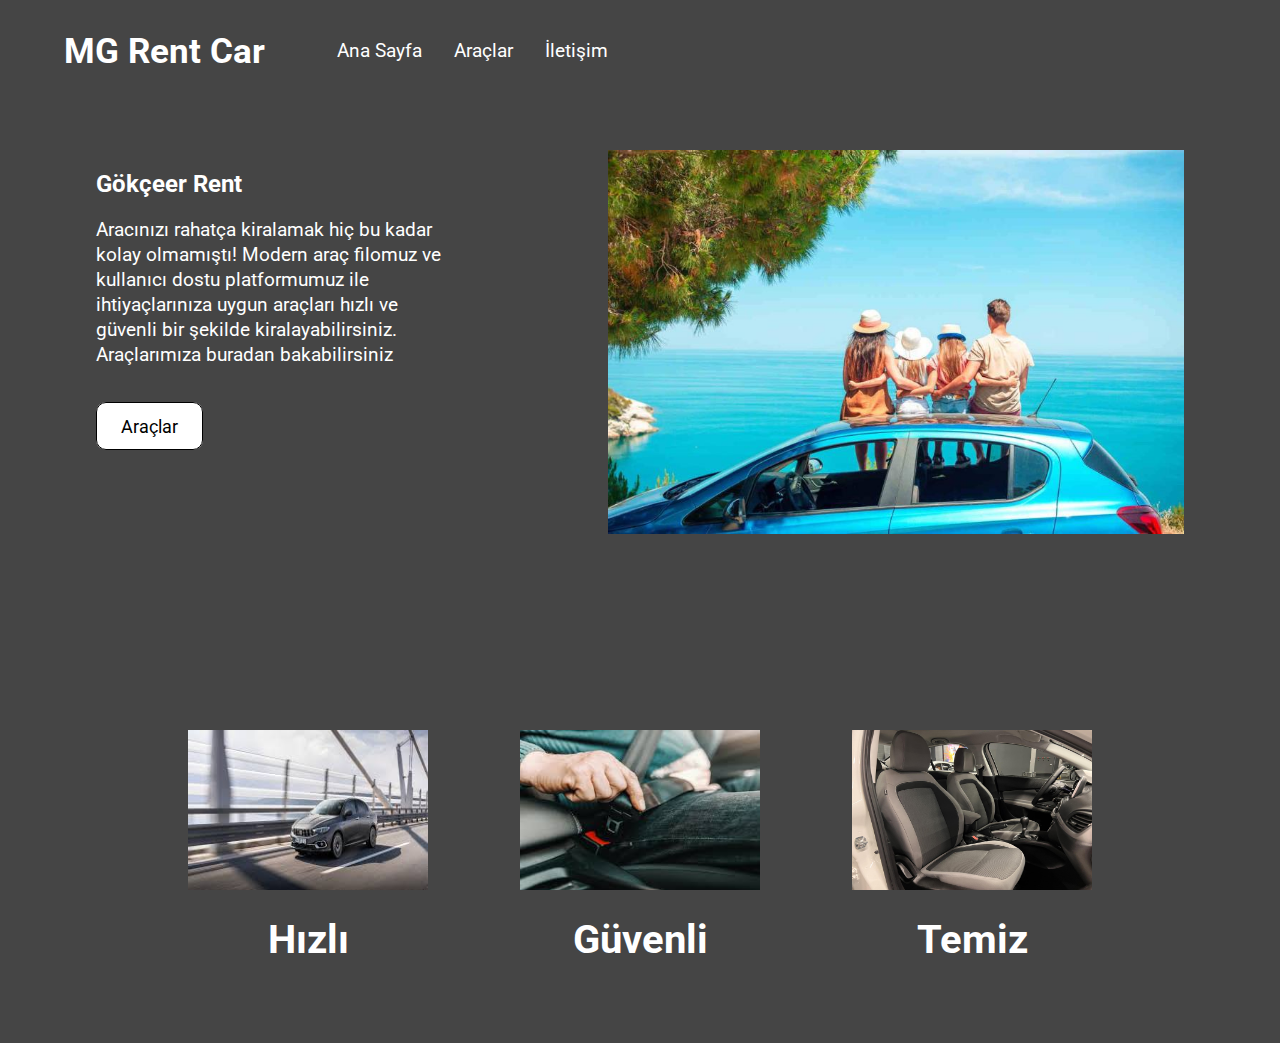
==== index.html @ ffb9265e "firsttt" ====
<!DOCTYPE html>
<html lang="en">
<head>
    <meta charset="UTF-8">
    <meta http-equiv="X-UA-Compatible" content="IE=edge">
    <meta name="viewport" content="width=device-width, initial-scale=1.0">
    <link rel="stylesheet" href="style.css">
    <title>Gökçeer Rent Car</title>
</head>
<body>
    <header>
        <div class="navbar">
            <div class="nav-container">
                <h1 class="nav-title"><a href="/index.html">MG Rent Car</a></h1>
                <ul>
                    <li><a href="/index.html">Ana Sayfa</a></li>
                    <li><a href="/vehicles.html">Araçlar</a></li>
                    <li><a href="/contact.html">İletişim</a></li>
                </ul>
            </div>            
        </div>
    </header>

    <section>
        <div class="container">
            <div class="text">
                <h2>Gökçeer Rent</h2>
                <p>Aracınızı rahatça kiralamak hiç bu kadar kolay olmamıştı! Modern araç filomuz ve kullanıcı dostu platformumuz ile ihtiyaçlarınıza uygun araçları hızlı ve güvenli bir şekilde kiralayabilirsiniz. Araçlarımıza buradan bakabilirsiniz</p>
                <a href="/vehicles.html" class="btn">Araçlar</a>
            </div>
            <div class="img">
                <img src="img/deniz.jpg" alt="">
            </div>
        </div>
    </section>

    <section class="cards">
        <div class="card">
            <img src="img/hızlı.jpeg" alt="">
            <h4>Hızlı</h4>
        </div>
        <div class="card">
            <img src="img/güvenli.jpeg" alt="">
            <h4>Güvenli</h4>
        </div>
        <div class="card">
            <img src="img/temiz.jpg" alt="">
            <h4>Temiz</h4>
        </div>
    </section>    
</body>
</html>
---- style.css ----
@import url("https://fonts.googleapis.com/css2?family=Roboto:wght@300;400;500;700;900&display=swap");

* {
    box-sizing: border-box;
}

body {
    font-family: "Roboto", sans-serif;
    margin: 0;
    background-color: #454545;
}

.navbar{
    background-color: #454545;
    padding: 0.4rem 0;
}

.nav-container{
    display: flex;
    align-items: center;
    width: 90%;
    margin: 0 auto;
}

.nav-title{
    font-size: 2.2rem;
}

ul{
    display: flex;
    list-style-type: none;
}

ul li{
    margin-left: 2rem;
    font-size: 1.2rem;
}

a{
    text-decoration: none;
    color: #fff;
}

.container{
    display: flex;
    justify-content: space-between;
    width: 85%;
    margin: 3rem auto;
}

.container .text{
    padding-right: 10rem;
}

.container .text, .img{
    flex: 1;
}

.container h2{
    color: #fff;
}

.container p{
    color: #fff;
    font-size: 1.2rem;
    line-height: 1.3;
    margin-bottom: 3rem;
}

.container img{
    width: 36rem;
    height: 24rem;
}

.container .btn{
    font-size: 1.15rem;
    background-color: white;
    color: black;
    padding: 0.8rem 1.5rem;
    border: 1px solid #000;
    border-radius: 10px;
    transition: all 0.5s;
}

.container .btn:hover{
    background-color: #ccc;
}

.cards{
    display: flex;
    align-items: center;
    justify-content: space-evenly;
    width: 85%;
    margin: 12rem auto 5rem;
}

.card{    
    text-align: center;
    color: white;
    font-size: 2.5rem;
}

.card h4{
    margin: 1rem 0 0 0;
}

.card img{
    width: 15rem;
    height: 10rem;
}

/* Contact Page */
.contact-container{
    width: 80%;
    margin: 0 auto;
    color: #fff;
}

.contact-container h1{
    text-align: center;
    font-size: 3rem;
    margin: 1rem 0 4rem 0;
}

.section{
    display: flex;
    justify-content: space-between;
}

.contact-container h2{
    font-size: 1.5rem;
}

.contact-container p{
    margin: 2rem 0;
    font-size: 1.1rem;
}

/* Vehicles */
.cars{
    display: grid;
    grid-template-columns: repeat(3, 1fr);
    width: 85%;
    margin: 7rem auto;
}

.car{
    margin: 0 auto;
    background-color: white;
}

.car h4{
    text-align: center;
    font-size: 1.4rem;
    margin: 1rem 0;
}

.car img{
    border-bottom: 1px solid #000;
}

.car-feature{
    display: grid;
    grid-template-columns: repeat(2, 1fr);
    width: 90%;
    text-align: center;
    margin: 0 auto; 
    padding-bottom: 1rem;
}

.car-feature p{
    display: flex;
    align-items: center;
    justify-content: center;
}

.car-feature p span{
    margin-right: 5px;
}
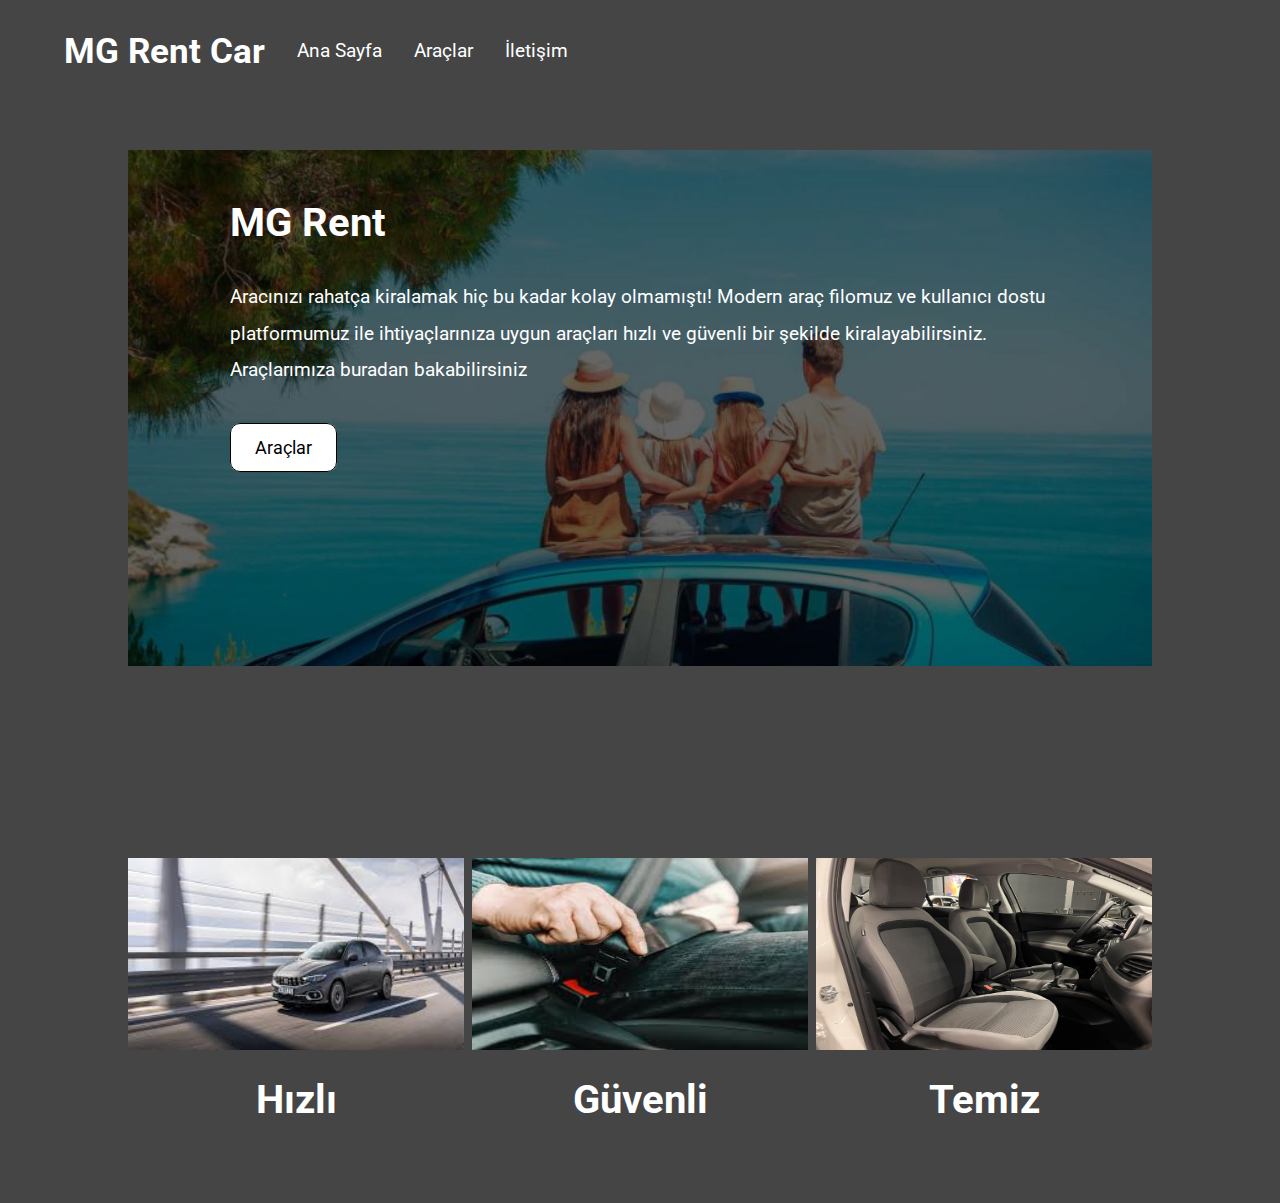
==== commit 9502edc2: "fix css" ====
--- a/index.html
+++ b/index.html
@@ -24,12 +24,9 @@
     <section>
         <div class="container">
             <div class="text">
-                <h2>Gökçeer Rent</h2>
+                <h2>MG Rent</h2>
                 <p>Aracınızı rahatça kiralamak hiç bu kadar kolay olmamıştı! Modern araç filomuz ve kullanıcı dostu platformumuz ile ihtiyaçlarınıza uygun araçları hızlı ve güvenli bir şekilde kiralayabilirsiniz. Araçlarımıza buradan bakabilirsiniz</p>
                 <a href="/vehicles.html" class="btn">Araçlar</a>
-            </div>
-            <div class="img">
-                <img src="img/deniz.jpg" alt="">
             </div>
         </div>
     </section>
--- a/style.css
+++ b/style.css
@@ -10,69 +10,89 @@
     background-color: #454545;
 }
 
-.navbar{
+.navbar {
     background-color: #454545;
     padding: 0.4rem 0;
 }
 
-.nav-container{
+.nav-container {
     display: flex;
     align-items: center;
     width: 90%;
     margin: 0 auto;
 }
 
-.nav-title{
+.nav-title {
     font-size: 2.2rem;
 }
 
-ul{
+ul {
     display: flex;
     list-style-type: none;
-}
-
-ul li{
+    margin: 0;
+    padding: 0;
+}
+
+ul li {
     margin-left: 2rem;
     font-size: 1.2rem;
 }
 
-a{
+a {
     text-decoration: none;
     color: #fff;
 }
 
-.container{
+.container {
+    position: relative;
     display: flex;
     justify-content: space-between;
-    width: 85%;
+    width: 80%;
     margin: 3rem auto;
-}
-
-.container .text{
-    padding-right: 10rem;
-}
-
-.container .text, .img{
-    flex: 1;
-}
-
-.container h2{
-    color: #fff;
-}
-
-.container p{
+    background-image: url('./img/deniz.jpg');
+    background-size: cover;   /* Resmi alanın tamamına sığdırır */
+    background-position: center;    /* Resmi ortalar */
+    background-repeat: no-repeat;   /* Resmin tekrar etmesini engeller */    
+}
+
+.container::after{
+    content: '';
+    position: absolute;
+    top: 0;
+    left: 0;
+    width: 100%;
+    height: 100%;
+    z-index: 1;
+    background-color: rgba(0, 0, 0, 0.6);
+
+}
+
+.container .text {
+    width: 80%;
+    height: 500px;
+    margin: 1rem auto 0;
+    z-index: 2;
+    
+}
+
+.container h2 {
+    color: #fff;
+    font-size: 2.5rem;
+}
+
+.container p {
     color: #fff;
     font-size: 1.2rem;
-    line-height: 1.3;
+    line-height: 1.9;
     margin-bottom: 3rem;
 }
 
-.container img{
+.container img {
     width: 36rem;
     height: 24rem;
 }
 
-.container .btn{
+.container .btn {
     font-size: 1.15rem;
     background-color: white;
     color: black;
@@ -82,98 +102,162 @@
     transition: all 0.5s;
 }
 
-.container .btn:hover{
+.container .btn:hover {
     background-color: #ccc;
 }
 
-.cards{
+.cards {
     display: flex;
     align-items: center;
-    justify-content: space-evenly;
-    width: 85%;
+    justify-content: space-between;
+    width: 80%;
     margin: 12rem auto 5rem;
 }
 
-.card{    
+.card {
     text-align: center;
     color: white;
     font-size: 2.5rem;
 }
 
-.card h4{
+.card h4 {
     margin: 1rem 0 0 0;
 }
 
-.card img{
-    width: 15rem;
-    height: 10rem;
+.card img {
+    width: 21rem;
+    height: 12rem;
 }
 
 /* Contact Page */
-.contact-container{
-    width: 80%;
-    margin: 0 auto;
-    color: #fff;
-}
-
-.contact-container h1{
+.contact-container {
+    width: 80%;
+    margin: 0 auto;
+    color: #fff;
+}
+
+.contact-container h1 {
     text-align: center;
     font-size: 3rem;
     margin: 1rem 0 4rem 0;
 }
 
-.section{
+.section {
     display: flex;
     justify-content: space-between;
 }
 
-.contact-container h2{
+.section .map iframe{
+    width: 600px;
+    height: 400px;
+}
+
+.contact-container h2 {
     font-size: 1.5rem;
 }
 
-.contact-container p{
+.contact-container p {
     margin: 2rem 0;
     font-size: 1.1rem;
 }
 
 /* Vehicles */
-.cars{
+.cars {
     display: grid;
     grid-template-columns: repeat(3, 1fr);
     width: 85%;
     margin: 7rem auto;
 }
 
-.car{
+.car {
     margin: 0 auto;
     background-color: white;
 }
 
-.car h4{
+.car h4 {
     text-align: center;
     font-size: 1.4rem;
     margin: 1rem 0;
 }
 
-.car img{
+.car img {
     border-bottom: 1px solid #000;
 }
 
-.car-feature{
+.car-feature {
     display: grid;
     grid-template-columns: repeat(2, 1fr);
     width: 90%;
     text-align: center;
-    margin: 0 auto; 
+    margin: 0 auto;
     padding-bottom: 1rem;
 }
 
-.car-feature p{
+.car-feature p {
     display: flex;
     align-items: center;
     justify-content: center;
 }
 
-.car-feature p span{
+.car-feature p span {
     margin-right: 5px;
+}
+
+@media(max-width: 768px) {
+    .nav-title {
+        font-size: 1.5rem;
+    }
+
+    .nav-container ul {
+        margin: 0;
+        padding: 0;
+    }
+
+    .nav-container ul li {
+        margin-left: 1.5rem;
+        font-size: 1rem;
+    }
+    .nav-container ul li:first-child{
+        display: none;
+    }
+    .container {
+        flex-direction: column;
+    }
+
+    .container p {
+        font-size: 1rem;
+    }
+
+    .container .btn {
+        margin-bottom: 5rem;
+    }
+
+    .cards {
+        flex-direction: column;
+        margin: 10rem auto 0rem;
+    }
+    .card {
+        font-size: 2rem;
+        margin-bottom: 4rem;
+    }
+    /* Contact */
+    .section{
+        flex-direction: column;
+    }
+    .contact-info{
+        margin-bottom: 2rem;
+    }
+    .section .map iframe{
+        width: 320px;
+        height: 250px;
+    }
+    /* Vehicles */
+    .cars{
+        grid-template-columns: repeat(1, 1fr);
+        margin: 7rem auto 2rem;
+    }
+    .car{
+        width: 100%;
+        margin-bottom: 5rem;
+    }
 }